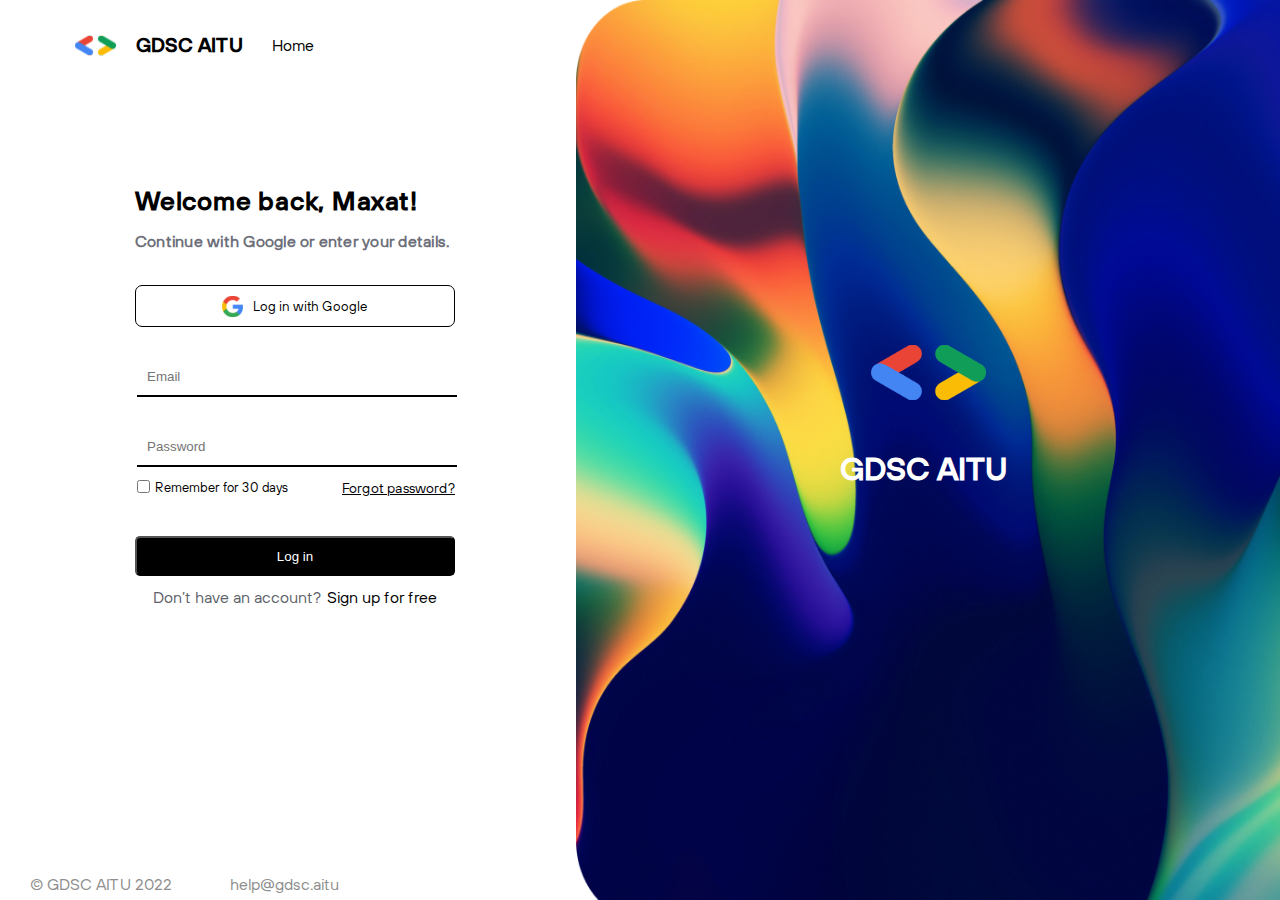
==== login.html @ fb143358 "3 commit" ====
<!DOCTYPE html>
<html lang="en">
<head>
    <meta charset="UTF-8">
    <meta http-equiv="X-UA-Compatible" content="IE=edge">
    <meta name="viewport" content="width=device-width, initial-scale=1.0">
    <title>GDSC</title>
    <link rel="stylesheet" href="css/signup.css">
    <link rel="stylesheet" href="css/fonts.css">
    <link rel="icon" type="image/x-icon"href="img/gdsc_logo.svg">
</head>
<body>
    <div class="right">
        <img src="img/login_bg.png" alt="" class="right-img">
         <img src="img/gdsc_logo.svg" alt="" class="right-gdsc-logo">
         <h1 class="gdsc-title">GDSC AITU</h1>
    </div>
    <header>
        <div class="left-side-menu">
          <div class="logo">
            <img src="img/gdsc_logo.svg" alt="" />
            <h1 class="logo-title">GDSC AITU</h1>
          </div>
          <div class="menu">
            <ul class="menu-list">
                <li class="menu-item"><a href="index.html">Home</a></li>
          </div>
        </header>
        <div class="signup-form">
            <h1 class="signup-title">Welcome back, Maxat!</h1>
            <h3 class="signup-subtitle">Continue with Google or enter  your details.</h3>
            <button class="google-account-btn"> <img src="img/google-icon.svg" alt="" class="google-icon"><p>Log in with Google</p></button>
            <form action="" class="login-form">
                <input type="email" name="" id="" placeholder="Email" class="login email">
                <input type="password" placeholder="Password" class="login password">
                
                <div class="checkbox-container">
                    <div class="checkbox-left">
                        <input type="checkbox" class="checkbox"><p class="remember">Remember for 30 days</p>
                    </div>
                    <div class="checkbox-right">
                        <a href="" class="">Forgot password?</a>
                    </div>
                </div>
                <button type="submit">Log in</button>
                <p style="color: #5D6169;">Don’t have an account?<a href="signup.html" style="margin-left:5px;">Sign up for free </a></p>
            </form>
        </div>
        <p class="gdsc-left-bottom">© GDSC AITU 2022</p>
        <p class="gdsc-left-bottom-right">help@gdsc.aitu</p>
</body>
</html>
---- css/signup.css ----
* {
  box-sizing: border-box;
  padding: 0;
  margin: 0;
}

body {
  background-color: #fff;
}
ul {
  list-style: none;
}
a {
  text-decoration: none;
}
a:hover{
  opacity: .70;
}
button{
  cursor: pointer;
}
button:hover{
  opacity: .70;
}
.right-img {
  position: absolute;
  width: 55%;
  height: 100%;
  right: 0;
}
.right-gdsc-logo {
  position: absolute;
  top: 35%;
  right: 23%;
  width: 115px;
  height: 115px;
}
.gdsc-title {
  color: #fff;
  font-family: "TT-Hoves-Medium";
  position: absolute;
  top: 50%;
  right: 21.3%;
}
header {
  display: flex;
  justify-content: space-between;
  padding: 30px 75px;
}
header a {
  color: #000;
}
.left-side-menu {
  display: flex;
}
.logo {
  display: flex;
  gap: 20px;
  margin-top: 3px;
  cursor: pointer;
}
.logo img {
  width: 41px;
  height: 41px;
  margin-top: -8px;
}
.logo-title {
  text-transform: uppercase;
  font-size: 20px;
  font-family: "TT-Hoves-Medium";
}
.menu {
  margin-left: 30px;
}
.menu-list {
  display: flex;
  gap: 20px;
  list-style: none;
  font-size: 16px;
  font-family: "TT-Hoves-Regular";
  font-weight: 500;
  line-height: 30.49px;
}
ul li a::after {
  content: "";
  display: block;
  width: 100%;
  height: 1px;
  background-color: #000;
  transform: scale(0);
  transition: all 0.2s;
}
ul li:hover a::after {
  transform: scale(1);
}
.google-account-btn{
  position: relative;
  width: 100%;
  height: 42px;
  background-color: transparent;
  border-radius: 7px;
  border: 1px solid #000;
  display: flex;
  justify-content: center;
  align-items: center;
}
.google-account-btn p{
  margin-left: 10px;
  font-family: "TT-Hoves-Regular";
}
.google-icon{
  margin-left: px;
}


.or-line p{
  position: absolute;
  left: 29px;

}
.signup-form {
  width: 320px;
  height: 420px;
  margin-left: 135px;
  margin-top: 90px;
}
.signup-title {
  font-family: "TT-Hoves-Medium";
  font-size: 26px;
  margin-bottom: 16px;
  letter-spacing: 0.03em;
}
.signup-subtitle {
  font-family: "TT-Hoves-Regular";
  font-size: 16px;
  color: #6d6f7a;
  margin-bottom: 35px;
  letter-spacing: 0.015em;
}
form label {
  display: flex;
  margin-top: 20px;
  font-family: "TT-Hoves-Medium";
  font-size: 16px;
  margin-bottom: 7px;
}
form input {
  width: 100%;
  height: 40px;
  padding: 7px 10px;
  border: 1px solid #f0f2f4;
  margin-left: 2px;
  border-radius: 9px;
  outline: none;
}

.login{
  border: 0;
  border-bottom: 2px solid #000;
  border-radius: 0;
  margin-top: 30px;
}
input:focus {
  border: 1px solid #000;
}
.login-form input:focus{
  border:none;
  border-bottom: 1px solid #000;

}
.checkbox-container{
  display: flex;
  font-size: 14px;
  justify-content: space-between;
  margin-top: 13px;
  font-family: "TT-Hoves-Regular";
}
.checkbox-container a{
  color: #000;
  text-decoration: underline;
}

.checkbox-left{
  display: flex;
}
.remember{
  font-size: 13px;
  margin-left: 5px;
  
}
.checkbox-right{
}
.checkbox{
  width: 13px;
  height: 13px;
}
form button {
  width: 100%;
  height: 40px;
  background-color: #000;
  color: #fff;
  margin-top: 40px;
  border-radius: 5px;
  margin-bottom: 12px;
  cursor: pointer;
}

form p {
  font-family: "TT-Hoves-Regular";
  font-size: 16px;
  text-align: center;
}
p a {
  color: #000;
}
.gdsc-left-bottom {
  position: absolute;
  bottom: 7px;
  left: 30px;
  color: #8d8d8d;
  font-family: "TT-Hoves-Regular";
}
.gdsc-left-bottom-right {
  position: absolute;
  bottom: 7px;
  left: 230px;
  color: #8d8d8d;
  font-family: "TT-Hoves-Regular";
}
---- css/fonts.css ----
@font-face {
    font-family: "TT-Hoves-Light";
    src: local("TT Hoves Light"), local("TT-Hoves-Light"),
      url("../fonts/TTHoves-Light.woff2") format("woff2"),
      url("./fonts/TTHoves-Light.woff") format("woff"),
      url("./fonts/TTHoves-Light.ttf") format("truetype");
    font-weight: 300;
    font-style: normal;
  }
  @font-face {
    font-family: "TT-Hoves-Regular";
    src: local("TT Hoves Regular"), local("TT-Hoves-Regular"),
      url("../fonts/TTHoves-Regular.woff2") format("woff2"),
      url("../fonts/TTHoves-Regular.woff") format("woff"),
      url("../fonts/TTHoves-Regular.ttf") format("truetype");
    font-weight: 400;
    font-style: normal;
  }
  @font-face {
    font-family: "TT-Hoves-Medium";
    src: local("TT Hoves Medium"), local("TT-Hoves-Medium"),
      url("../fonts/TTHoves-Medium.woff2") format("woff2"),
      url("../fonts/TTHoves-Medium.woff") format("woff"),
      url("../fonts/TTHoves-Medium.ttf") format("truetype");
    font-weight: 500;
    font-style: normal;
  }
  @font-face {
    font-family: "TT-Hoves-DemiBold";
    src: local("TT Hoves DemiBold"), local("TT-Hoves-DemiBold"),
      url("../fonts/TTHoves-DemiBold.woff2") format("woff2"),
      url("../fonts/TTHoves-DemiBold.woff") format("woff"),
      url("../fonts/TTHoves-DemiBold.ttf") format("truetype");
    font-weight: 600;
    font-style: normal;
  }
  @font-face {
    font-family: "TT Hoves";
    src: local("TT Hoves Bold"), local("TT-Hoves-Bold"),
      url("../fonts/TTHoves-Bold.woff2") format("woff2"),
      url("../fonts/TTHoves-Bold.woff") format("woff"),
      url("../fonts/TTHoves-Bold.ttf") format("truetype");
    font-weight: 700;
    font-style: normal;
  }
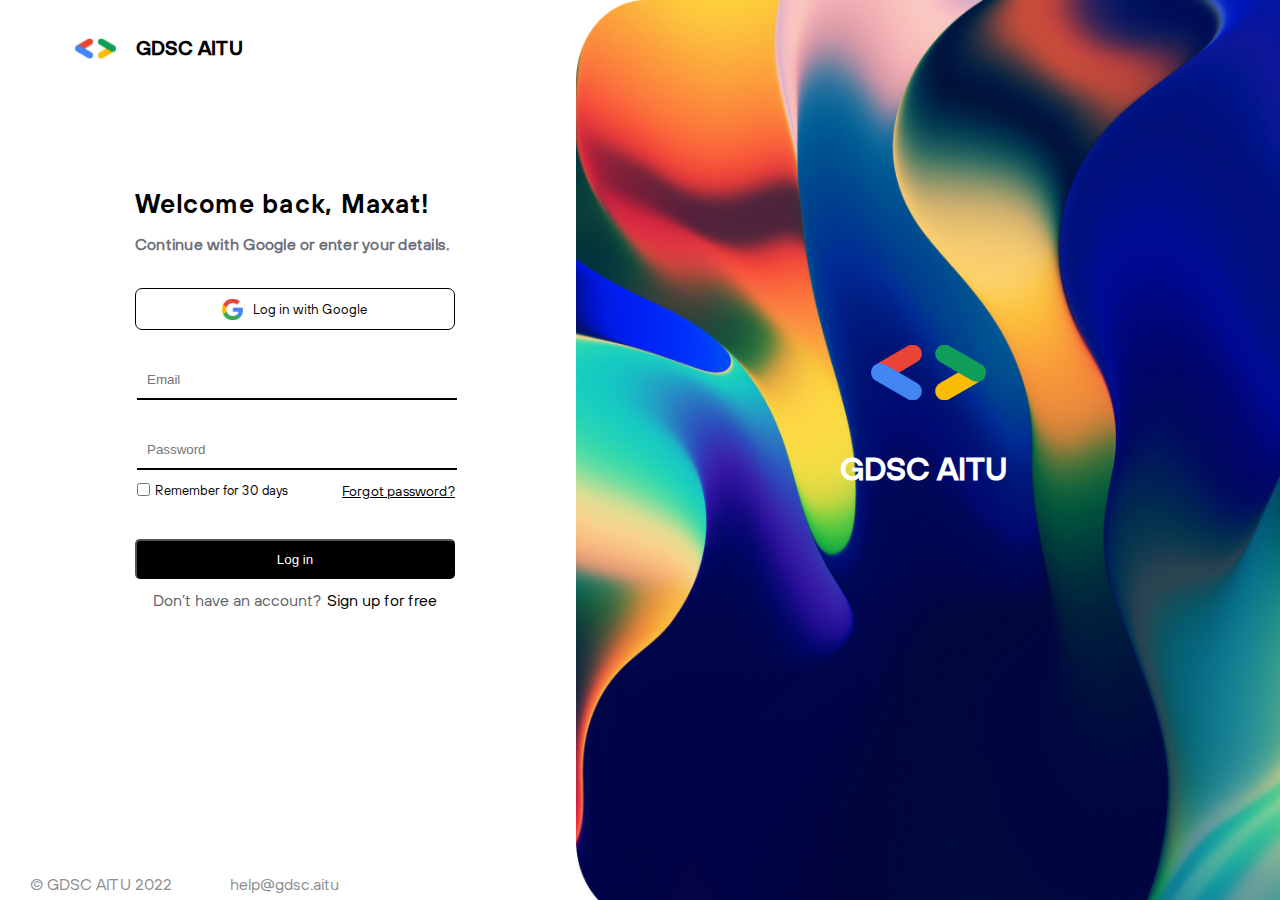
==== commit b5e81705: "6 commit" ====
--- a/login.html
+++ b/login.html
@@ -10,6 +10,11 @@
     <link rel="icon" type="image/x-icon"href="img/gdsc_logo.svg">
 </head>
 <body>
+    <div class="toggle">
+        <span></span>
+        <span></span>
+        <span></span>
+      </div>
     <div class="right">
         <img src="img/login_bg.png" alt="" class="right-img">
          <img src="img/gdsc_logo.svg" alt="" class="right-gdsc-logo">
@@ -17,13 +22,19 @@
     </div>
     <header>
         <div class="left-side-menu">
-          <div class="logo">
-            <img src="img/gdsc_logo.svg" alt="" />
-            <h1 class="logo-title">GDSC AITU</h1>
-          </div>
+            <div class="logo">
+                <a href="
+                /" class="logo"> <img src="img/gdsc_logo.svg" alt="" />
+                <h1 class="logo-title">GDSC AITU</h1>
+              </a>
+              </div>
           <div class="menu">
             <ul class="menu-list">
-                <li class="menu-item"><a href="index.html">Home</a></li>
+                <li class="menu-item"><a href="#">About</a></li>
+              <li class="menu-item"><a href="#">Events</a></li>
+              <li class="menu-item"><a href="#">Staff</a></li>
+              <li class="menu-item"><a href="#">Contact</a></li>
+              <li class="menu-item"><a href="registration_qr.html">Sign up(Qr)</a></li>
           </div>
         </header>
         <div class="signup-form">
@@ -48,5 +59,6 @@
         </div>
         <p class="gdsc-left-bottom">© GDSC AITU 2022</p>
         <p class="gdsc-left-bottom-right">help@gdsc.aitu</p>
+        <script src="js/navbar.js"></script>
 </body>
 </html>--- a/css/signup.css
+++ b/css/signup.css
@@ -13,14 +13,55 @@
 a {
   text-decoration: none;
 }
-a:hover{
-  opacity: .70;
-}
-button{
+a:hover {
+  opacity: 0.7;
+}
+button {
   cursor: pointer;
 }
-button:hover{
-  opacity: .70;
+button:hover {
+  opacity: 0.7;
+}
+.toggle {
+  display: none;
+  position: absolute;
+  z-index: 1;
+  top: 5px;
+  right: 5px;
+  width: 35px;
+  height: 35px;
+  overflow: hidden;
+  border-radius: 10px;
+  background-color: #fff;
+  box-shadow: 0 15px 20px rgba(0, 0, 0, 0.08);
+}
+.toggle span {
+  position: absolute;
+  width: 15px;
+  height: 3px;
+  background: #4285f4;
+  transition: 0.5s;
+}
+.toggle span:nth-child(1) {
+  transform: translateY(-10px);
+  width: 12px;
+  left: 10px;
+}
+.toggle span:nth-child(3) {
+  transform: translateY(10px);
+  width: 9px;
+  left: 10px;
+}
+.toggle.active span:nth-child(1) {
+  width: 15px;
+  transform: translateY(0px) rotate(45deg);
+}
+.toggle.active span:nth-child(2) {
+  transform: translateX(60px);
+}
+.toggle.active span:nth-child(3) {
+  width: 15px;
+  transform: translateY(0px) rotate(315deg);
 }
 .right-img {
   position: absolute;
@@ -70,6 +111,7 @@
   font-family: "TT-Hoves-Medium";
 }
 .menu {
+  display: none;
   margin-left: 30px;
 }
 .menu-list {
@@ -93,7 +135,7 @@
 ul li:hover a::after {
   transform: scale(1);
 }
-.google-account-btn{
+.google-account-btn {
   position: relative;
   width: 100%;
   height: 42px;
@@ -104,19 +146,34 @@
   justify-content: center;
   align-items: center;
 }
-.google-account-btn p{
+.google-account-btn p {
   margin-left: 10px;
   font-family: "TT-Hoves-Regular";
 }
-.google-icon{
-  margin-left: px;
+.outlook-account-btn {
+  display: none;
+  position: relative;
+  width: 100%;
+  height: 46px;
+  background-color: #f4f6fa;
+  border-radius: 6px;
+  border: 0;
+  justify-content: center;
+  align-items: center;
+}
+.outlook-account-btn p {
+  font-size: 16px;
+  margin-left: 10px;
+  font-family: "TT-Hoves-Medium";
+}
+.outlook-icon {
+  position: absolute;
+  left: 10px;
 }
 
-
-.or-line p{
+.or-line p {
   position: absolute;
   left: 29px;
-
 }
 .signup-form {
   width: 320px;
@@ -125,7 +182,7 @@
   margin-top: 90px;
 }
 .signup-title {
-  font-family: "TT-Hoves-Medium";
+  font-family: "TT-Hoves-Demibold";
   font-size: 26px;
   margin-bottom: 16px;
   letter-spacing: 0.03em;
@@ -140,7 +197,7 @@
 form label {
   display: flex;
   margin-top: 20px;
-  font-family: "TT-Hoves-Medium";
+  font-family: "TT-Hoves-Regular";
   font-size: 16px;
   margin-bottom: 7px;
 }
@@ -154,7 +211,7 @@
   outline: none;
 }
 
-.login{
+.login {
   border: 0;
   border-bottom: 2px solid #000;
   border-radius: 0;
@@ -163,34 +220,32 @@
 input:focus {
   border: 1px solid #000;
 }
-.login-form input:focus{
-  border:none;
+.login-form input:focus {
+  border: none;
   border-bottom: 1px solid #000;
-
-}
-.checkbox-container{
+}
+.checkbox-container {
   display: flex;
   font-size: 14px;
   justify-content: space-between;
   margin-top: 13px;
   font-family: "TT-Hoves-Regular";
 }
-.checkbox-container a{
+.checkbox-container a {
   color: #000;
   text-decoration: underline;
 }
 
-.checkbox-left{
-  display: flex;
-}
-.remember{
+.checkbox-left {
+  display: flex;
+}
+.remember {
   font-size: 13px;
   margin-left: 5px;
-  
-}
-.checkbox-right{
-}
-.checkbox{
+}
+.checkbox-right {
+}
+.checkbox {
   width: 13px;
   height: 13px;
 }
@@ -227,3 +282,119 @@
   color: #8d8d8d;
   font-family: "TT-Hoves-Regular";
 }
+@media (max-width: 1020px) {
+  .right {
+    display: none;
+  }
+  .signup-form {
+    display: block;
+    margin: 0 auto;
+  }
+  .outlook-account-btn {
+    display: flex;
+  }
+  form label {
+    color: #b8c0c6;
+  }
+}
+@media (max-width: 768px) {
+  .toggle {
+    display: flex;
+    justify-content: center;
+    align-items: center;
+  }
+  .logo {
+    gap: 20px;
+    margin-top: 3px;
+    cursor: pointer;
+    margin-bottom: 8px;
+  }
+  .logo img {
+    width: 41px;
+    height: 41px;
+    margin-top: -8px;
+  }
+  .logo-title {
+    text-transform: uppercase;
+    font-size: 20px;
+    font-family: "TT-Hoves-Medium";
+  }
+  header {
+    display: block;
+    padding: 10px 10px;
+    width: 300px;
+    height: 100%;
+    background-color: #fff;
+    z-index: 101;
+    position: fixed;
+    transform: translateX(-300px);
+    transition: 0.5s;
+  }
+  header.active {
+    transform: translateX(0px);
+  }
+  .left-side-menu{
+    display: block;
+  }
+  .menu {
+    display: block;
+    margin-left: 0;
+  }
+  .menu-list {
+    display: block;
+  }
+  .signup-form {
+    width: 255px;
+    padding-top: 110px;
+  }
+  .signup-title {
+    font-family: "TT-Hoves-Medium";
+    font-size: 22px;
+    margin-bottom: 16px;
+    letter-spacing: 0.03em;
+  }
+  .signup-subtitle {
+    font-family: "TT-Hoves-Regular";
+    font-size: 13px;
+    color: #6d6f7a;
+    margin-bottom: 35px;
+    letter-spacing: 0.015em;
+  }
+  
+  form label {
+    margin-top: 15px;
+    font-family: "TT-Hoves-Regular";
+    font-size: 14px;
+    margin-bottom: 7px;
+  }
+  form input {
+    width: 100%;
+    height: 40px;
+    padding: 7px 10px;
+    border: none;
+    border-bottom: 1.5px solid #ABABAB;
+    margin-left: 2px;
+    border-radius: 0px;
+    outline: none;
+  }
+  form button {
+    width: 100%;
+    height: 40px;
+    background-color: #6D9BE9;
+    border: none;
+    color: #fff;
+    margin-top: 40px;
+    border-radius: 10px;
+    margin-bottom: 12px;
+    cursor: pointer;
+  }
+  form p{
+    font-size: 12px;
+  }
+  form p a{
+    color: #6D9BE9;
+  }
+  .gdsc-left-bottom, .gdsc-left-bottom-right{
+    display: none;
+  }
+}
--- a/css/fonts.css
+++ b/css/fonts.css
@@ -35,7 +35,7 @@
     font-style: normal;
   }
   @font-face {
-    font-family: "TT Hoves";
+    font-family: "TT-Hoves-Bold";
     src: local("TT Hoves Bold"), local("TT-Hoves-Bold"),
       url("../fonts/TTHoves-Bold.woff2") format("woff2"),
       url("../fonts/TTHoves-Bold.woff") format("woff"),
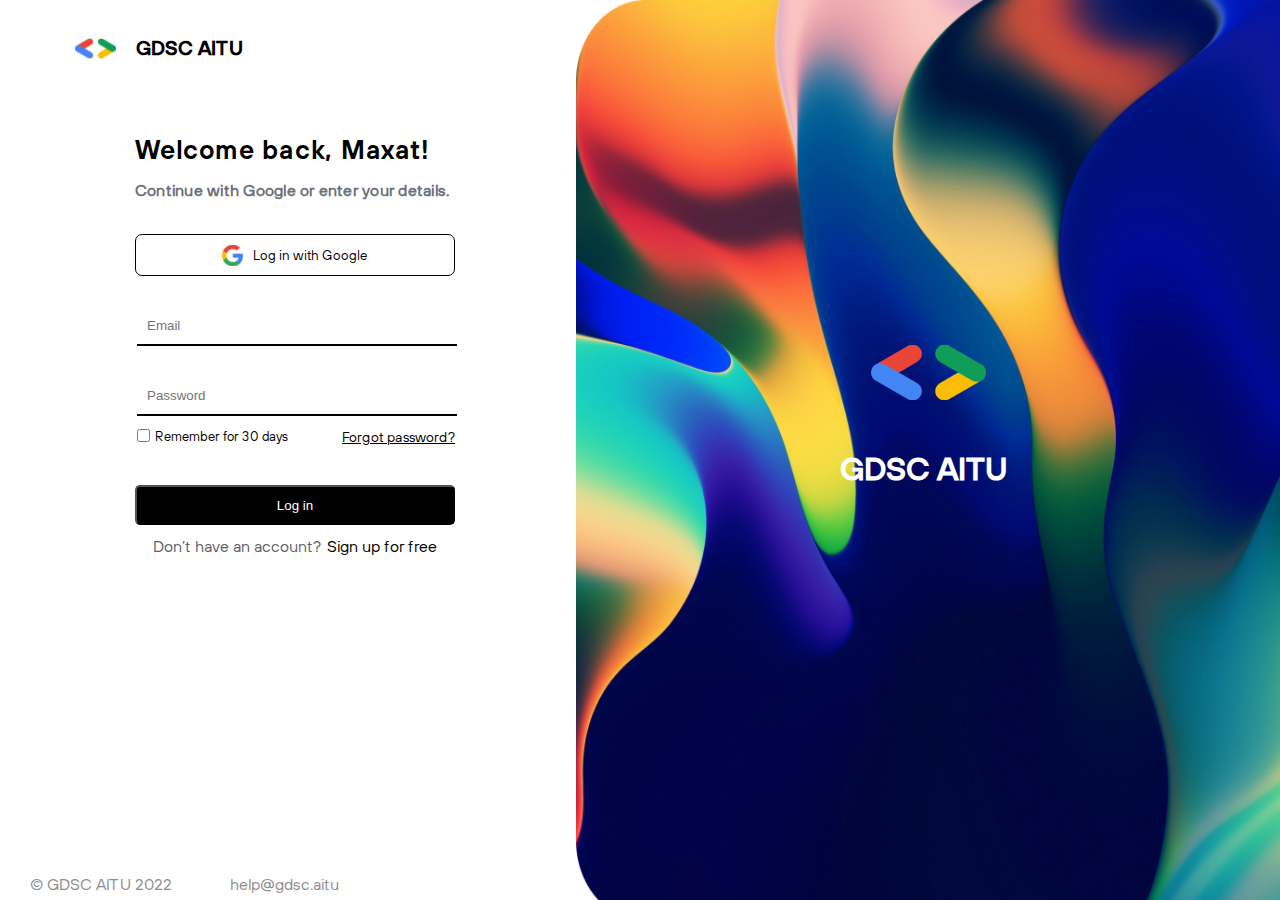
==== commit fb0776f4: "7 commit" ====
--- a/login.html
+++ b/login.html
@@ -23,8 +23,7 @@
     <header>
         <div class="left-side-menu">
             <div class="logo">
-                <a href="
-                /" class="logo"> <img src="img/gdsc_logo.svg" alt="" />
+                <a href="index.html" class="logo"> <img src="img/gdsc_logo.svg" alt="" />
                 <h1 class="logo-title">GDSC AITU</h1>
               </a>
               </div>
--- a/css/signup.css
+++ b/css/signup.css
@@ -179,7 +179,7 @@
   width: 320px;
   height: 420px;
   margin-left: 135px;
-  margin-top: 90px;
+  margin-top: 36px;
 }
 .signup-title {
   font-family: "TT-Hoves-Demibold";
@@ -281,6 +281,15 @@
   left: 230px;
   color: #8d8d8d;
   font-family: "TT-Hoves-Regular";
+}
+.signup-form{
+  padding: ;
+}
+.signup-button{
+  width: 75px;
+  height: 30px;
+  background-color: #000;
+  border: 0;
 }
 @media (max-width: 1020px) {
   .right {
